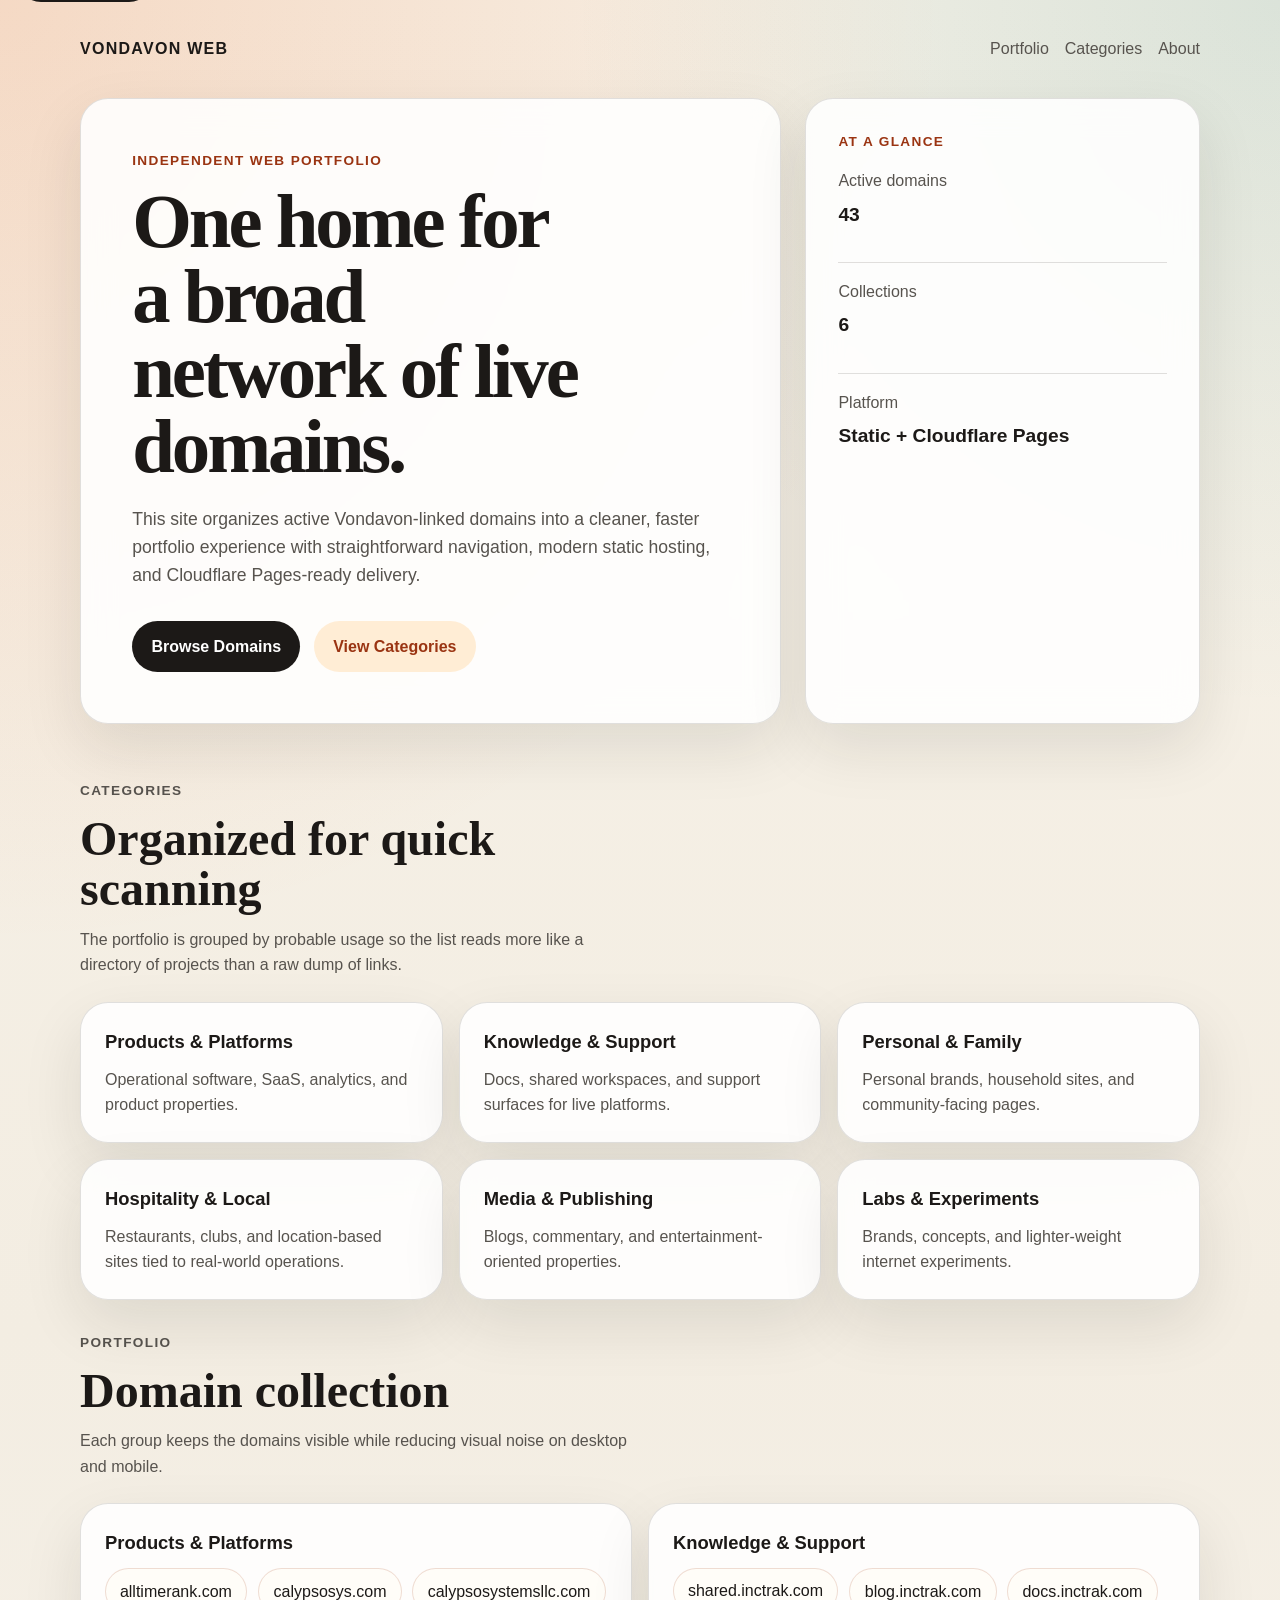
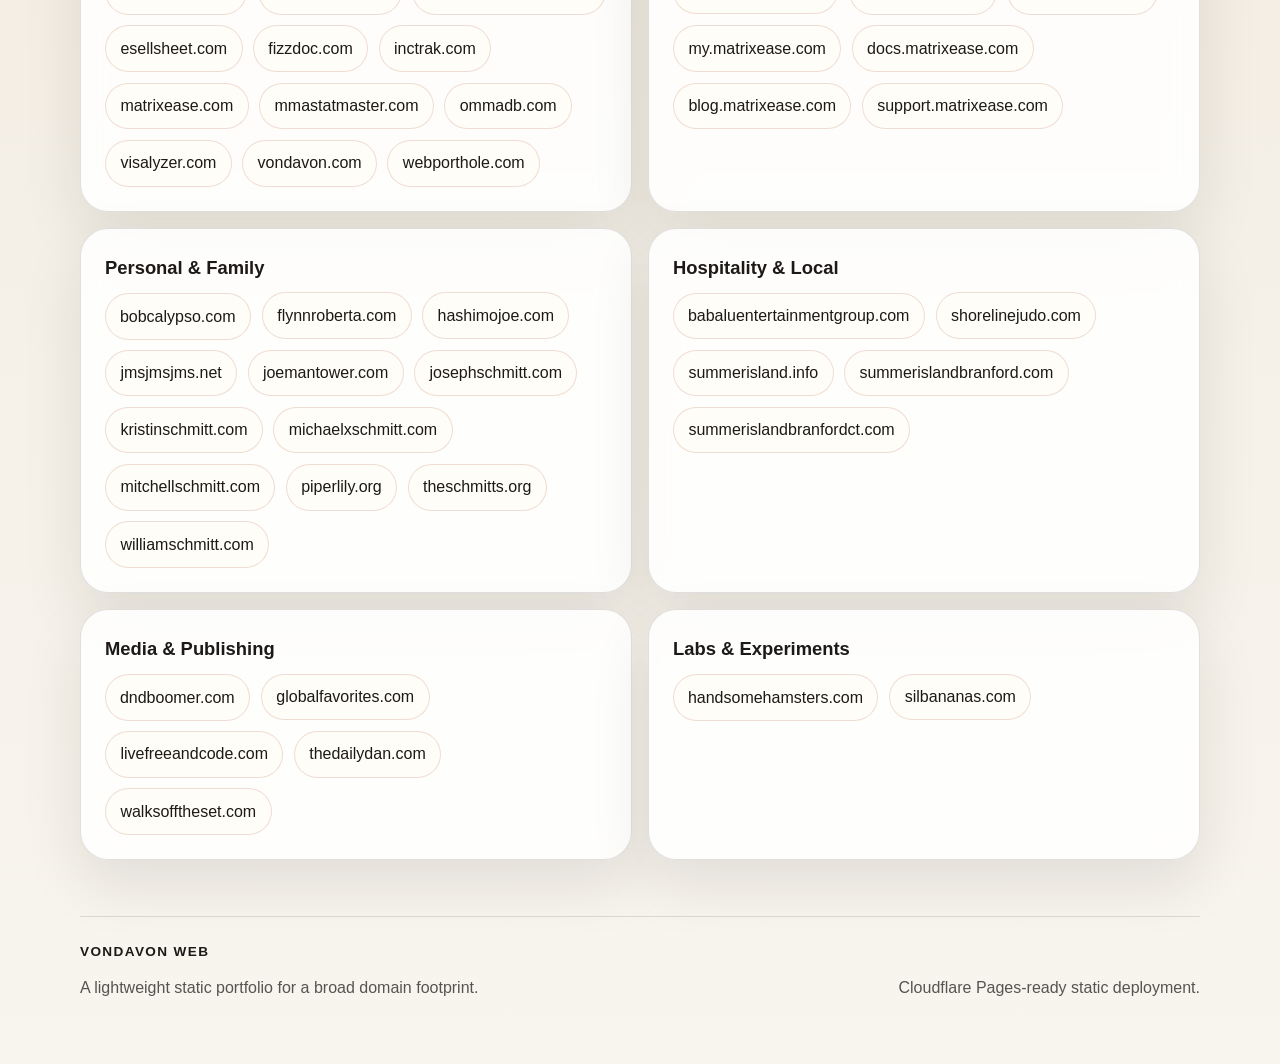
==== htdocs/index.html @ 7f9414ff "Move static site into htdocs and optimize for Cloudflare Pages" ====
<!DOCTYPE html>
<html lang="en">
<head>
    <meta charset="utf-8" />
    <meta name="viewport" content="width=device-width, initial-scale=1.0" />
    <meta name="google" content="notranslate" />
    <meta name="description" content="Vondavon Web is a curated portfolio of active domains spanning products, media, family sites, and local ventures." />
    <meta name="theme-color" content="#f5efe4" />
    <title>Vondavon Web | Domain Portfolio</title>
    <link rel="stylesheet" href="styles.css" />
</head>
<body>
    <a class="skip-link" href="#content">Skip to content</a>

    <header class="site-header">
        <div class="shell">
            <nav class="topbar" aria-label="Primary">
                <a class="brand" href="/">Vondavon Web</a>
                <div class="topbar-links">
                    <a href="#portfolio">Portfolio</a>
                    <a href="#categories">Categories</a>
                    <a href="#about">About</a>
                </div>
            </nav>

            <section class="hero" id="about">
                <div class="hero-copy">
                    <p class="eyebrow">Independent web portfolio</p>
                    <h1>One home for a broad network of live domains.</h1>
                    <p class="hero-text">
                        This site organizes active Vondavon-linked domains into a cleaner, faster portfolio experience with straightforward navigation, modern static hosting, and Cloudflare Pages-ready delivery.
                    </p>
                    <div class="hero-actions">
                        <a class="button button-primary" href="#portfolio">Browse Domains</a>
                        <a class="button button-secondary" href="#categories">View Categories</a>
                    </div>
                </div>
                <aside class="hero-panel" aria-label="Portfolio summary">
                    <p class="panel-label">At a glance</p>
                    <dl class="metrics">
                        <div>
                            <dt>Active domains</dt>
                            <dd>43</dd>
                        </div>
                        <div>
                            <dt>Collections</dt>
                            <dd>6</dd>
                        </div>
                        <div>
                            <dt>Platform</dt>
                            <dd>Static + Cloudflare Pages</dd>
                        </div>
                    </dl>
                </aside>
            </section>
        </div>
    </header>

    <main id="content">
        <section class="section shell" id="categories" aria-labelledby="categories-title">
            <div class="section-heading">
                <p class="eyebrow">Categories</p>
                <h2 id="categories-title">Organized for quick scanning</h2>
                <p>
                    The portfolio is grouped by probable usage so the list reads more like a directory of projects than a raw dump of links.
                </p>
            </div>

            <div class="category-grid">
                <article class="category-card">
                    <h3>Products & Platforms</h3>
                    <p>Operational software, SaaS, analytics, and product properties.</p>
                </article>
                <article class="category-card">
                    <h3>Knowledge & Support</h3>
                    <p>Docs, shared workspaces, and support surfaces for live platforms.</p>
                </article>
                <article class="category-card">
                    <h3>Personal & Family</h3>
                    <p>Personal brands, household sites, and community-facing pages.</p>
                </article>
                <article class="category-card">
                    <h3>Hospitality & Local</h3>
                    <p>Restaurants, clubs, and location-based sites tied to real-world operations.</p>
                </article>
                <article class="category-card">
                    <h3>Media & Publishing</h3>
                    <p>Blogs, commentary, and entertainment-oriented properties.</p>
                </article>
                <article class="category-card">
                    <h3>Labs & Experiments</h3>
                    <p>Brands, concepts, and lighter-weight internet experiments.</p>
                </article>
            </div>
        </section>

        <section class="section shell" id="portfolio" aria-labelledby="portfolio-title">
            <div class="section-heading">
                <p class="eyebrow">Portfolio</p>
                <h2 id="portfolio-title">Domain collection</h2>
                <p>
                    Each group keeps the domains visible while reducing visual noise on desktop and mobile.
                </p>
            </div>

            <div class="portfolio-grid">
                <article class="portfolio-card">
                    <h3>Products & Platforms</h3>
                    <ul class="domain-list">
                        <li><a href="https://alltimerank.com">alltimerank.com</a></li>
                        <li><a href="https://calypsosys.com">calypsosys.com</a></li>
                        <li><a href="https://calypsosystemsllc.com">calypsosystemsllc.com</a></li>
                        <li><a href="https://esellsheet.com">esellsheet.com</a></li>
                        <li><a href="https://fizzdoc.com">fizzdoc.com</a></li>
                        <li><a href="https://inctrak.com">inctrak.com</a></li>
                        <li><a href="https://matrixease.com">matrixease.com</a></li>
                        <li><a href="https://mmastatmaster.com">mmastatmaster.com</a></li>
                        <li><a href="https://ommadb.com">ommadb.com</a></li>
                        <li><a href="https://visalyzer.com">visalyzer.com</a></li>
                        <li><a href="https://vondavon.com">vondavon.com</a></li>
                        <li><a href="https://webporthole.com">webporthole.com</a></li>
                    </ul>
                </article>

                <article class="portfolio-card">
                    <h3>Knowledge & Support</h3>
                    <ul class="domain-list">
                        <li><a href="https://shared.inctrak.com">shared.inctrak.com</a></li>
                        <li><a href="https://blog.inctrak.com">blog.inctrak.com</a></li>
                        <li><a href="https://docs.inctrak.com">docs.inctrak.com</a></li>
                        <li><a href="https://my.matrixease.com">my.matrixease.com</a></li>
                        <li><a href="https://docs.matrixease.com">docs.matrixease.com</a></li>
                        <li><a href="https://blog.matrixease.com">blog.matrixease.com</a></li>
                        <li><a href="https://support.matrixease.com">support.matrixease.com</a></li>
                    </ul>
                </article>

                <article class="portfolio-card">
                    <h3>Personal & Family</h3>
                    <ul class="domain-list">
                        <li><a href="https://bobcalypso.com">bobcalypso.com</a></li>
                        <li><a href="https://flynnroberta.com">flynnroberta.com</a></li>
                        <li><a href="https://hashimojoe.com">hashimojoe.com</a></li>
                        <li><a href="https://jmsjmsjms.net">jmsjmsjms.net</a></li>
                        <li><a href="https://joemantower.com">joemantower.com</a></li>
                        <li><a href="https://josephschmitt.com">josephschmitt.com</a></li>
                        <li><a href="https://kristinschmitt.com">kristinschmitt.com</a></li>
                        <li><a href="https://michaelxschmitt.com">michaelxschmitt.com</a></li>
                        <li><a href="https://mitchellschmitt.com">mitchellschmitt.com</a></li>
                        <li><a href="https://piperlily.org">piperlily.org</a></li>
                        <li><a href="https://theschmitts.org">theschmitts.org</a></li>
                        <li><a href="https://williamschmitt.com">williamschmitt.com</a></li>
                    </ul>
                </article>

                <article class="portfolio-card">
                    <h3>Hospitality & Local</h3>
                    <ul class="domain-list">
                        <li><a href="https://babaluentertainmentgroup.com">babaluentertainmentgroup.com</a></li>
                        <li><a href="https://shorelinejudo.com">shorelinejudo.com</a></li>
                        <li><a href="https://summerisland.info">summerisland.info</a></li>
                        <li><a href="https://summerislandbranford.com">summerislandbranford.com</a></li>
                        <li><a href="https://summerislandbranfordct.com">summerislandbranfordct.com</a></li>
                    </ul>
                </article>

                <article class="portfolio-card">
                    <h3>Media & Publishing</h3>
                    <ul class="domain-list">
                        <li><a href="https://dndboomer.com">dndboomer.com</a></li>
                        <li><a href="https://globalfavorites.com">globalfavorites.com</a></li>
                        <li><a href="https://livefreeandcode.com">livefreeandcode.com</a></li>
                        <li><a href="https://thedailydan.com">thedailydan.com</a></li>
                        <li><a href="https://walksofftheset.com">walksofftheset.com</a></li>
                    </ul>
                </article>

                <article class="portfolio-card">
                    <h3>Labs & Experiments</h3>
                    <ul class="domain-list">
                        <li><a href="https://handsomehamsters.com">handsomehamsters.com</a></li>
                        <li><a href="https://silbananas.com">silbananas.com</a></li>
                    </ul>
                </article>
            </div>
        </section>
    </main>

    <footer class="site-footer">
        <div class="shell footer-layout">
            <div>
                <p class="footer-title">Vondavon Web</p>
                <p class="footer-copy">A lightweight static portfolio for a broad domain footprint.</p>
            </div>
            <p class="footer-copy">Cloudflare Pages-ready static deployment.</p>
        </div>
    </footer>
</body>
</html>
---- htdocs/styles.css ----
:root {
    --bg: #f5efe4;
    --surface: rgba(255, 255, 255, 0.88);
    --surface-strong: #fffdf8;
    --text: #1c1917;
    --muted: #57534e;
    --line: rgba(120, 113, 108, 0.22);
    --accent: #9a3412;
    --accent-soft: #ffedd5;
    --shadow: 0 24px 60px rgba(28, 25, 23, 0.1);
    --radius-lg: 28px;
    --radius-md: 18px;
    --shell: 1120px;
}

* {
    box-sizing: border-box;
}

html {
    scroll-behavior: smooth;
}

body {
    margin: 0;
    font-family: "IBM Plex Sans", "Segoe UI", sans-serif;
    color: var(--text);
    background:
        radial-gradient(circle at top left, rgba(234, 88, 12, 0.16), transparent 32%),
        radial-gradient(circle at top right, rgba(15, 118, 110, 0.12), transparent 24%),
        linear-gradient(180deg, #f7f2e8 0%, #f3ede2 50%, #f8f5ef 100%);
    line-height: 1.6;
}

a {
    color: inherit;
}

.skip-link {
    position: absolute;
    left: 1rem;
    top: -3rem;
    padding: 0.75rem 1rem;
    border-radius: 999px;
    background: var(--text);
    color: #fff;
    z-index: 10;
}

.skip-link:focus {
    top: 1rem;
}

.shell {
    width: min(calc(100% - 2rem), var(--shell));
    margin: 0 auto;
}

.site-header {
    padding: 1.25rem 0 2rem;
}

.topbar {
    display: flex;
    justify-content: space-between;
    align-items: center;
    gap: 1rem;
    padding: 1rem 0 2.25rem;
}

.brand,
.topbar-links a,
.button {
    text-decoration: none;
}

.brand {
    font-size: 1rem;
    font-weight: 700;
    letter-spacing: 0.08em;
    text-transform: uppercase;
}

.topbar-links {
    display: flex;
    flex-wrap: wrap;
    gap: 1rem;
}

.topbar-links a {
    color: var(--muted);
}

.hero {
    display: grid;
    grid-template-columns: minmax(0, 1.6fr) minmax(280px, 0.9fr);
    gap: 1.5rem;
    align-items: stretch;
}

.not-found-hero {
    padding: 4rem 0 2rem;
}

.hero-copy,
.hero-panel,
.category-card,
.portfolio-card {
    border: 1px solid var(--line);
    border-radius: var(--radius-lg);
    background: var(--surface);
    backdrop-filter: blur(16px);
    box-shadow: var(--shadow);
}

.hero-copy {
    padding: clamp(2rem, 4vw, 4rem);
}

.eyebrow,
.panel-label,
.footer-title {
    margin: 0 0 0.75rem;
    font-size: 0.85rem;
    font-weight: 700;
    letter-spacing: 0.1em;
    text-transform: uppercase;
}

.eyebrow,
.panel-label {
    color: var(--accent);
}

h1,
h2,
h3,
p,
dd,
dt {
    margin: 0;
}

h1 {
    max-width: 12ch;
    font-family: Georgia, "Times New Roman", serif;
    font-size: clamp(2.8rem, 6vw, 5.2rem);
    line-height: 0.98;
    letter-spacing: -0.04em;
}

.hero-text,
.section-heading p,
.category-card p,
.footer-copy {
    color: var(--muted);
}

.hero-text {
    max-width: 60ch;
    margin-top: 1.25rem;
    font-size: 1.1rem;
}

.hero-actions {
    display: flex;
    flex-wrap: wrap;
    gap: 0.85rem;
    margin-top: 2rem;
}

.button {
    display: inline-flex;
    align-items: center;
    justify-content: center;
    min-height: 3rem;
    padding: 0.8rem 1.2rem;
    border-radius: 999px;
    font-weight: 700;
}

.button-primary {
    background: var(--text);
    color: #fff;
}

.button-secondary {
    background: var(--accent-soft);
    color: var(--accent);
}

.hero-panel {
    padding: 2rem;
}

.metrics {
    display: grid;
    gap: 1rem;
}

.metrics div {
    padding: 1rem 0;
    border-top: 1px solid var(--line);
}

.metrics div:first-child {
    border-top: 0;
    padding-top: 0;
}

.metrics dt {
    color: var(--muted);
}

.metrics dd {
    margin-top: 0.35rem;
    font-size: 1.2rem;
    font-weight: 700;
}

.section {
    padding: 1.5rem 0 0.5rem;
}

.section-heading {
    max-width: 62ch;
    margin-bottom: 1.5rem;
}

.section-heading h2 {
    font-family: Georgia, "Times New Roman", serif;
    font-size: clamp(2rem, 4vw, 3rem);
    line-height: 1.05;
    margin-bottom: 0.75rem;
}

.category-grid,
.portfolio-grid {
    display: grid;
    gap: 1rem;
}

.category-grid {
    grid-template-columns: repeat(3, minmax(0, 1fr));
}

.portfolio-grid {
    grid-template-columns: repeat(2, minmax(0, 1fr));
}

.category-card,
.portfolio-card {
    padding: 1.5rem;
}

.category-card h3,
.portfolio-card h3 {
    margin-bottom: 0.65rem;
    font-size: 1.15rem;
}

.domain-list {
    list-style: none;
    padding: 0;
    margin: 0;
    display: flex;
    flex-wrap: wrap;
    gap: 0.65rem;
}

.domain-list a {
    display: inline-flex;
    padding: 0.6rem 0.9rem;
    border-radius: 999px;
    border: 1px solid rgba(154, 52, 18, 0.16);
    background: var(--surface-strong);
    text-decoration: none;
    transition: transform 160ms ease, border-color 160ms ease, background-color 160ms ease;
}

.domain-list a:hover,
.domain-list a:focus-visible,
.topbar-links a:hover,
.topbar-links a:focus-visible,
.brand:hover,
.brand:focus-visible {
    color: var(--accent);
}

.domain-list a:hover,
.domain-list a:focus-visible {
    transform: translateY(-2px);
    border-color: rgba(154, 52, 18, 0.45);
    background: var(--accent-soft);
}

.site-footer {
    padding: 3rem 0 4rem;
}

.footer-layout {
    display: flex;
    justify-content: space-between;
    align-items: flex-end;
    gap: 1rem;
    padding-top: 1.5rem;
    border-top: 1px solid var(--line);
}

@media (max-width: 900px) {
    .hero,
    .category-grid,
    .portfolio-grid {
        grid-template-columns: 1fr;
    }

    .footer-layout {
        align-items: flex-start;
        flex-direction: column;
    }
}

@media (max-width: 640px) {
    .topbar {
        flex-direction: column;
        align-items: flex-start;
    }

    h1 {
        max-width: none;
    }

    .hero-copy,
    .hero-panel,
    .category-card,
    .portfolio-card {
        border-radius: var(--radius-md);
    }
}
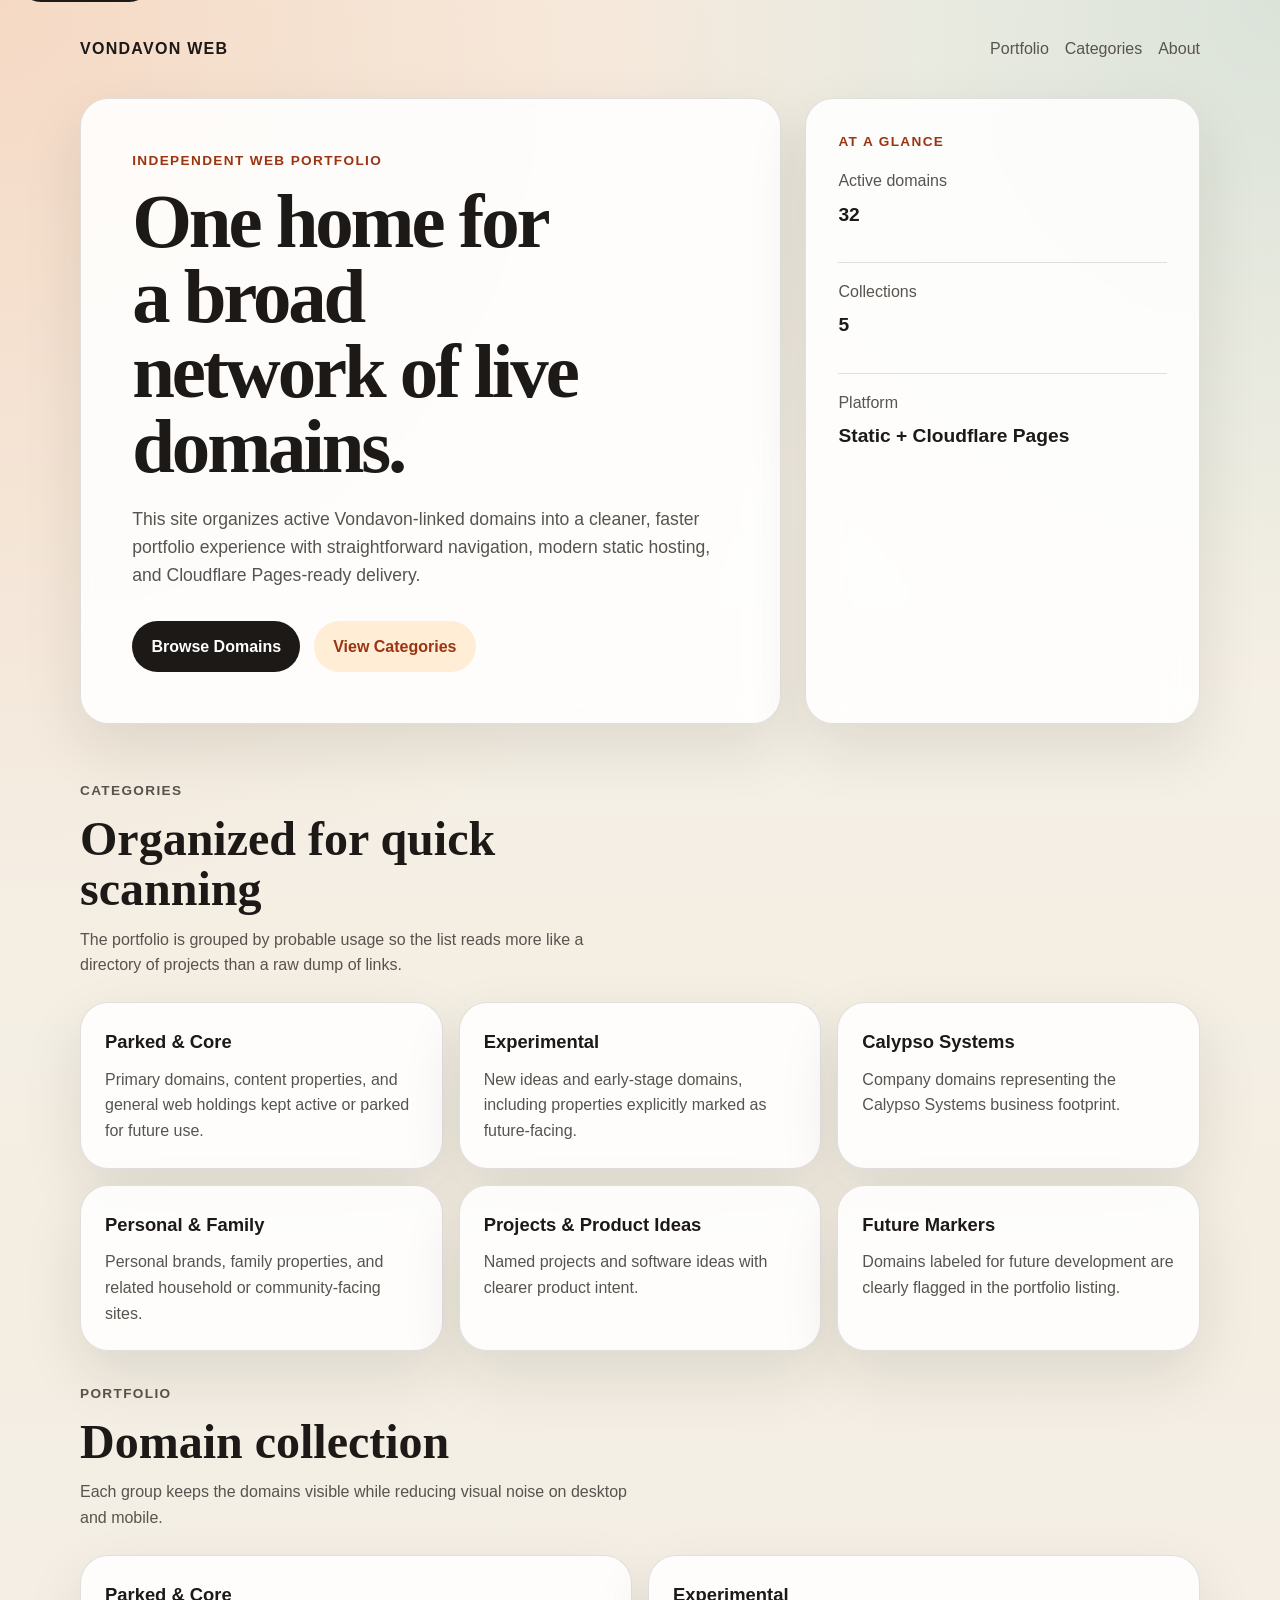
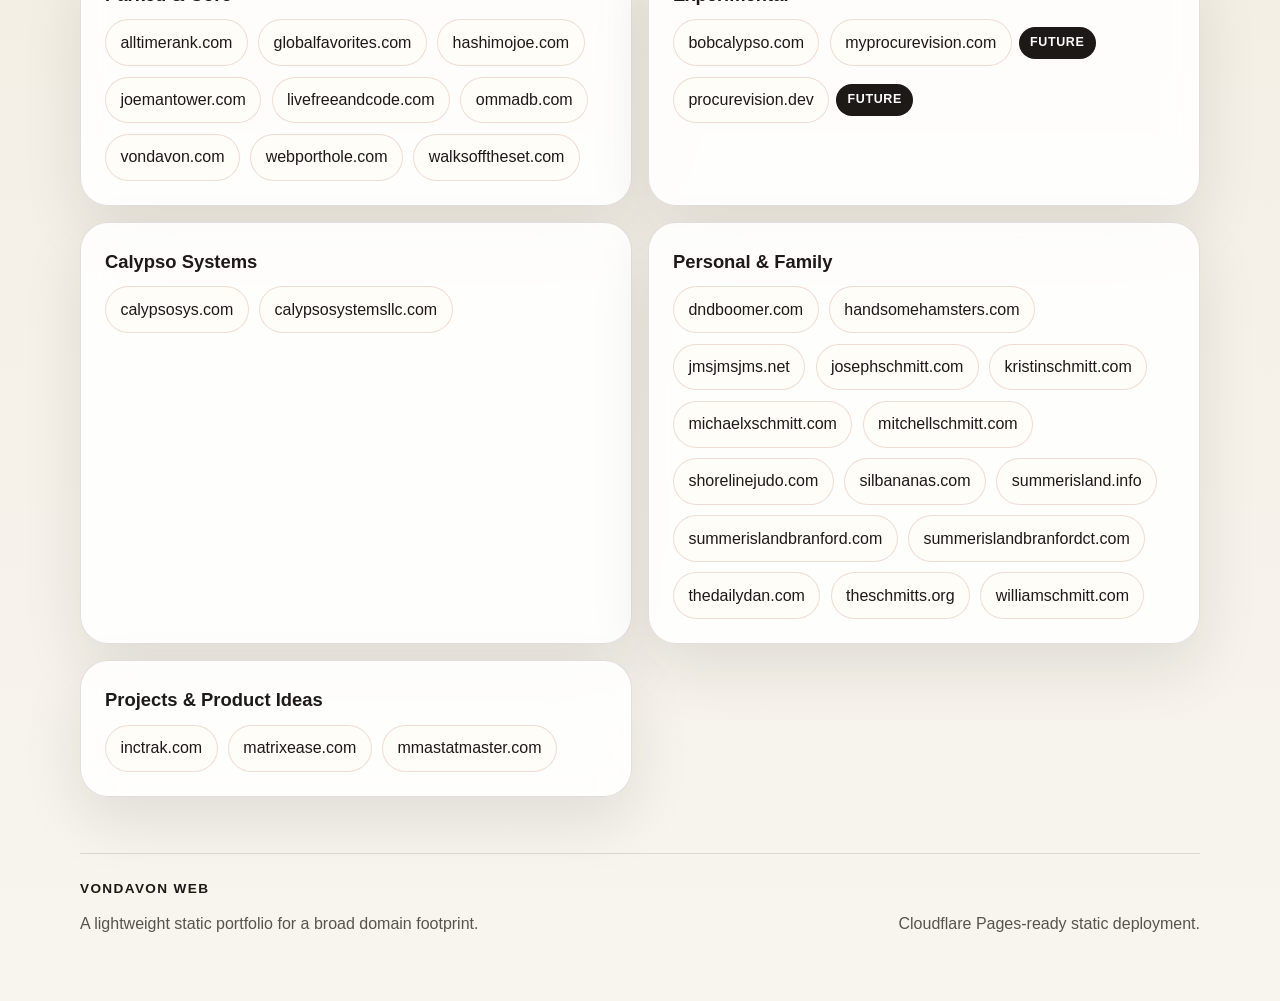
==== commit e28c3162: "refactor - make match reality" ====
--- a/htdocs/index.html
+++ b/htdocs/index.html
@@ -40,11 +40,11 @@
                     <dl class="metrics">
                         <div>
                             <dt>Active domains</dt>
-                            <dd>43</dd>
+                            <dd>32</dd>
                         </div>
                         <div>
                             <dt>Collections</dt>
-                            <dd>6</dd>
+                            <dd>5</dd>
                         </div>
                         <div>
                             <dt>Platform</dt>
@@ -68,28 +68,28 @@
 
             <div class="category-grid">
                 <article class="category-card">
-                    <h3>Products & Platforms</h3>
-                    <p>Operational software, SaaS, analytics, and product properties.</p>
+                    <h3>Parked & Core</h3>
+                    <p>Primary domains, content properties, and general web holdings kept active or parked for future use.</p>
                 </article>
                 <article class="category-card">
-                    <h3>Knowledge & Support</h3>
-                    <p>Docs, shared workspaces, and support surfaces for live platforms.</p>
+                    <h3>Experimental</h3>
+                    <p>New ideas and early-stage domains, including properties explicitly marked as future-facing.</p>
+                </article>
+                <article class="category-card">
+                    <h3>Calypso Systems</h3>
+                    <p>Company domains representing the Calypso Systems business footprint.</p>
                 </article>
                 <article class="category-card">
                     <h3>Personal & Family</h3>
-                    <p>Personal brands, household sites, and community-facing pages.</p>
+                    <p>Personal brands, family properties, and related household or community-facing sites.</p>
                 </article>
                 <article class="category-card">
-                    <h3>Hospitality & Local</h3>
-                    <p>Restaurants, clubs, and location-based sites tied to real-world operations.</p>
+                    <h3>Projects & Product Ideas</h3>
+                    <p>Named projects and software ideas with clearer product intent.</p>
                 </article>
                 <article class="category-card">
-                    <h3>Media & Publishing</h3>
-                    <p>Blogs, commentary, and entertainment-oriented properties.</p>
-                </article>
-                <article class="category-card">
-                    <h3>Labs & Experiments</h3>
-                    <p>Brands, concepts, and lighter-weight internet experiments.</p>
+                    <h3>Future Markers</h3>
+                    <p>Domains labeled for future development are clearly flagged in the portfolio listing.</p>
                 </article>
             </div>
         </section>
@@ -105,81 +105,64 @@
 
             <div class="portfolio-grid">
                 <article class="portfolio-card">
-                    <h3>Products & Platforms</h3>
+                    <h3>Parked & Core</h3>
                     <ul class="domain-list">
                         <li><a href="https://alltimerank.com">alltimerank.com</a></li>
-                        <li><a href="https://calypsosys.com">calypsosys.com</a></li>
-                        <li><a href="https://calypsosystemsllc.com">calypsosystemsllc.com</a></li>
-                        <li><a href="https://esellsheet.com">esellsheet.com</a></li>
-                        <li><a href="https://fizzdoc.com">fizzdoc.com</a></li>
-                        <li><a href="https://inctrak.com">inctrak.com</a></li>
-                        <li><a href="https://matrixease.com">matrixease.com</a></li>
-                        <li><a href="https://mmastatmaster.com">mmastatmaster.com</a></li>
+                        <li><a href="https://globalfavorites.com">globalfavorites.com</a></li>
+                        <li><a href="https://hashimojoe.com">hashimojoe.com</a></li>
+                        <li><a href="https://joemantower.com">joemantower.com</a></li>
+                        <li><a href="https://livefreeandcode.com">livefreeandcode.com</a></li>
                         <li><a href="https://ommadb.com">ommadb.com</a></li>
-                        <li><a href="https://visalyzer.com">visalyzer.com</a></li>
                         <li><a href="https://vondavon.com">vondavon.com</a></li>
                         <li><a href="https://webporthole.com">webporthole.com</a></li>
+                        <li><a href="https://walksofftheset.com">walksofftheset.com</a></li>
                     </ul>
                 </article>
 
                 <article class="portfolio-card">
-                    <h3>Knowledge & Support</h3>
+                    <h3>Experimental</h3>
                     <ul class="domain-list">
-                        <li><a href="https://shared.inctrak.com">shared.inctrak.com</a></li>
-                        <li><a href="https://blog.inctrak.com">blog.inctrak.com</a></li>
-                        <li><a href="https://docs.inctrak.com">docs.inctrak.com</a></li>
-                        <li><a href="https://my.matrixease.com">my.matrixease.com</a></li>
-                        <li><a href="https://docs.matrixease.com">docs.matrixease.com</a></li>
-                        <li><a href="https://blog.matrixease.com">blog.matrixease.com</a></li>
-                        <li><a href="https://support.matrixease.com">support.matrixease.com</a></li>
+                        <li><a href="https://bobcalypso.com">bobcalypso.com</a></li>
+                        <li><a href="https://myprocurevision.com">myprocurevision.com</a> <span class="status-chip">Future</span></li>
+                        <li><a href="https://procurevision.dev">procurevision.dev</a> <span class="status-chip">Future</span></li>
+                    </ul>
+                </article>
+
+                <article class="portfolio-card">
+                    <h3>Calypso Systems</h3>
+                    <ul class="domain-list">
+                        <li><a href="https://calypsosys.com">calypsosys.com</a></li>
+                        <li><a href="https://calypsosystemsllc.com">calypsosystemsllc.com</a></li>
                     </ul>
                 </article>
 
                 <article class="portfolio-card">
                     <h3>Personal & Family</h3>
                     <ul class="domain-list">
-                        <li><a href="https://bobcalypso.com">bobcalypso.com</a></li>
-                        <li><a href="https://flynnroberta.com">flynnroberta.com</a></li>
-                        <li><a href="https://hashimojoe.com">hashimojoe.com</a></li>
+                        <li><a href="https://dndboomer.com">dndboomer.com</a></li>
+                        <li><a href="https://handsomehamsters.com">handsomehamsters.com</a></li>
                         <li><a href="https://jmsjmsjms.net">jmsjmsjms.net</a></li>
-                        <li><a href="https://joemantower.com">joemantower.com</a></li>
                         <li><a href="https://josephschmitt.com">josephschmitt.com</a></li>
                         <li><a href="https://kristinschmitt.com">kristinschmitt.com</a></li>
                         <li><a href="https://michaelxschmitt.com">michaelxschmitt.com</a></li>
                         <li><a href="https://mitchellschmitt.com">mitchellschmitt.com</a></li>
-                        <li><a href="https://piperlily.org">piperlily.org</a></li>
+                        <li><a href="https://shorelinejudo.com">shorelinejudo.com</a></li>
+                        <li><a href="https://silbananas.com">silbananas.com</a></li>
+                        <li><a href="https://summerisland.info">summerisland.info</a></li>
+                        <li><a href="https://summerislandbranford.com">summerislandbranford.com</a></li>
+                        <li><a href="https://summerislandbranfordct.com">summerislandbranfordct.com</a></li>
+                        <li><a href="https://thedailydan.com">thedailydan.com</a></li>
                         <li><a href="https://theschmitts.org">theschmitts.org</a></li>
                         <li><a href="https://williamschmitt.com">williamschmitt.com</a></li>
                     </ul>
                 </article>
 
                 <article class="portfolio-card">
-                    <h3>Hospitality & Local</h3>
+                    <h3>Projects & Product Ideas</h3>
                     <ul class="domain-list">
-                        <li><a href="https://babaluentertainmentgroup.com">babaluentertainmentgroup.com</a></li>
-                        <li><a href="https://shorelinejudo.com">shorelinejudo.com</a></li>
-                        <li><a href="https://summerisland.info">summerisland.info</a></li>
-                        <li><a href="https://summerislandbranford.com">summerislandbranford.com</a></li>
-                        <li><a href="https://summerislandbranfordct.com">summerislandbranfordct.com</a></li>
-                    </ul>
-                </article>
-
-                <article class="portfolio-card">
-                    <h3>Media & Publishing</h3>
-                    <ul class="domain-list">
-                        <li><a href="https://dndboomer.com">dndboomer.com</a></li>
-                        <li><a href="https://globalfavorites.com">globalfavorites.com</a></li>
-                        <li><a href="https://livefreeandcode.com">livefreeandcode.com</a></li>
-                        <li><a href="https://thedailydan.com">thedailydan.com</a></li>
-                        <li><a href="https://walksofftheset.com">walksofftheset.com</a></li>
-                    </ul>
-                </article>
-
-                <article class="portfolio-card">
-                    <h3>Labs & Experiments</h3>
-                    <ul class="domain-list">
-                        <li><a href="https://handsomehamsters.com">handsomehamsters.com</a></li>
-                        <li><a href="https://silbananas.com">silbananas.com</a></li>
+                        <li><a href="https://inctrak.com">inctrak.com</a></li>
+                        <li><a href="https://matrixease.com">matrixease.com</a></li>
+                        <li><a href="https://mmastatmaster.com">mmastatmaster.com</a></li>
                     </ul>
                 </article>
             </div>
--- a/htdocs/styles.css
+++ b/htdocs/styles.css
@@ -268,6 +268,12 @@
     gap: 0.65rem;
 }
 
+.domain-list li {
+    display: inline-flex;
+    align-items: center;
+    gap: 0.45rem;
+}
+
 .domain-list a {
     display: inline-flex;
     padding: 0.6rem 0.9rem;
@@ -294,6 +300,20 @@
     background: var(--accent-soft);
 }
 
+.status-chip {
+    display: inline-flex;
+    align-items: center;
+    min-height: 2rem;
+    padding: 0.3rem 0.7rem;
+    border-radius: 999px;
+    background: #1c1917;
+    color: #fff;
+    font-size: 0.78rem;
+    font-weight: 700;
+    letter-spacing: 0.05em;
+    text-transform: uppercase;
+}
+
 .site-footer {
     padding: 3rem 0 4rem;
 }
